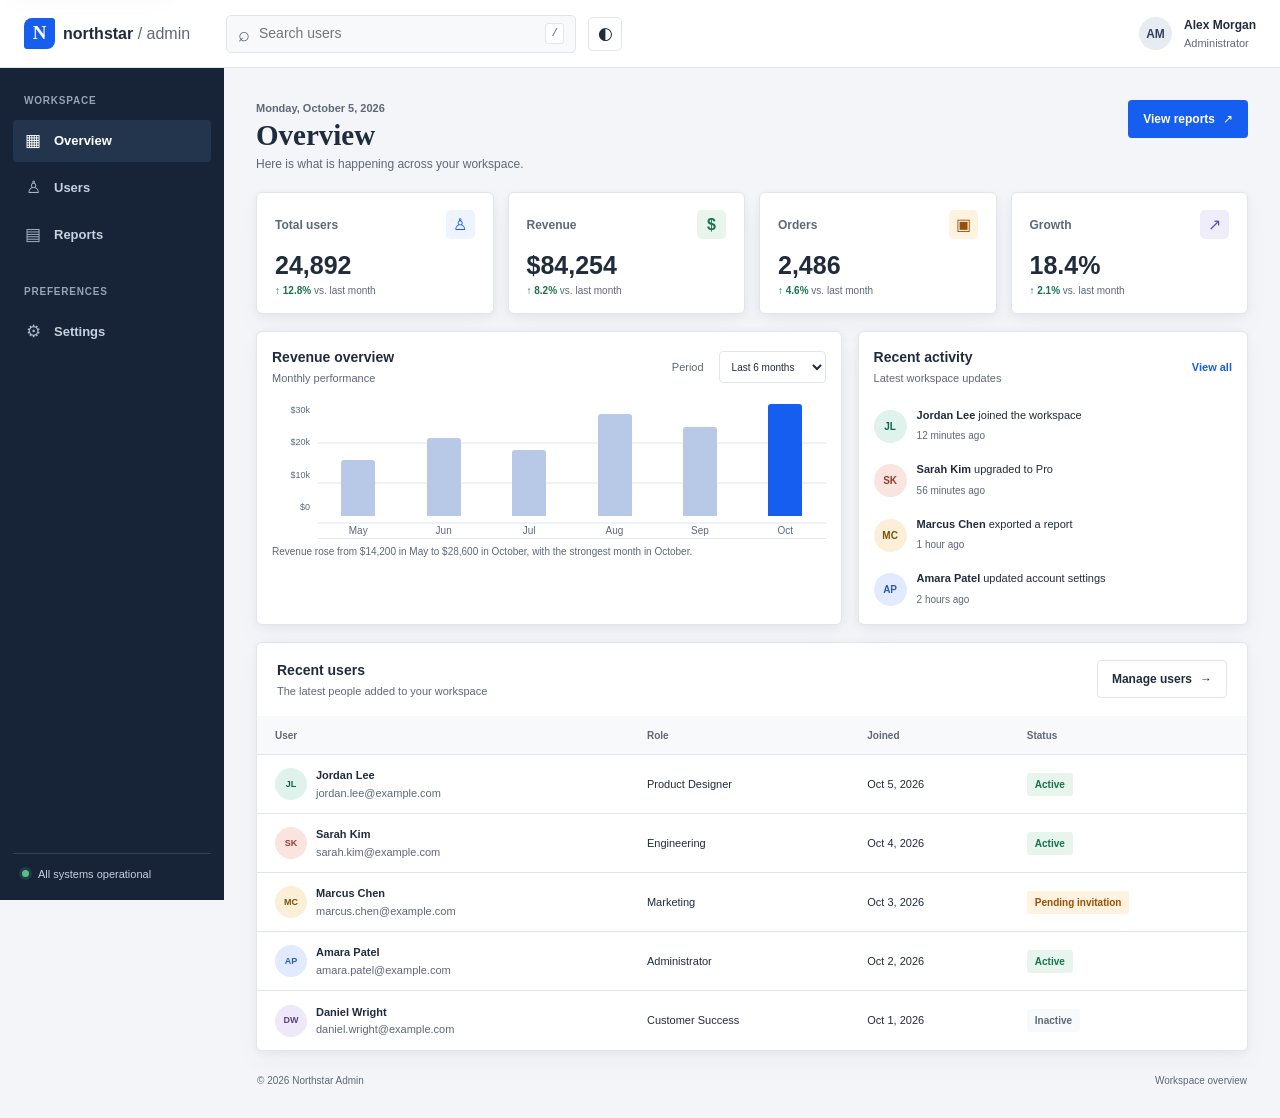
==== client/index.html @ b30b0769 "task 4" ====
<!doctype html>
<html lang="en">
<head>
  <meta charset="utf-8">
  <meta name="viewport" content="width=device-width, initial-scale=1">
  <meta name="theme-color" content="#f4f6fa">
  <title>Overview | Northstar Admin</title>
  <link rel="stylesheet" href="css/tokens.css">
  <link rel="stylesheet" href="css/style.css">
  <link rel="stylesheet" href="css/responsive.css">
  <script src="js/app.js" defer></script>
</head>
<body data-page="dashboard">
  <a class="skip-link" href="#main-content">Skip to main content</a>
  <header class="topbar">
    <button class="icon-button menu-toggle" type="button" aria-label="Open navigation menu" aria-controls="sidebar" aria-expanded="false" data-menu-toggle>
      <span aria-hidden="true">☰</span>
    </button>
    <a class="brand" href="index.html" aria-label="Northstar Admin home"><span class="brand-mark" aria-hidden="true">N</span><span>northstar<span class="brand-light"> / admin</span></span></a>
    <form class="global-search" role="search" action="users.html" method="get">
      <label class="visually-hidden" for="global-search">Search users</label>
      <span aria-hidden="true">⌕</span>
      <input id="global-search" name="q" type="search" placeholder="Search users">
      <kbd aria-hidden="true">/</kbd>
    </form>
    <button class="icon-button theme-toggle" type="button" data-theme-toggle aria-label="Use dark theme" title="Use dark theme"><span aria-hidden="true" data-theme-icon>&#x25D0;</span></button>
    <div class="profile-menu">
      <span class="profile-avatar" aria-hidden="true">AM</span>
      <span class="profile-copy"><strong>Alex Morgan</strong><span>Administrator</span></span>
    </div>
  </header>

  <aside class="sidebar" id="sidebar" aria-label="Sidebar" data-sidebar>
    <nav class="primary-nav" aria-label="Primary navigation">
      <p class="nav-heading">Workspace</p>
      <a class="nav-link is-current" href="index.html" aria-current="page"><span aria-hidden="true">▦</span>Overview</a>
      <a class="nav-link" href="users.html"><span aria-hidden="true">♙</span>Users</a>
      <a class="nav-link" href="reports.html"><span aria-hidden="true">▤</span>Reports</a>
      <p class="nav-heading nav-heading-spaced">Preferences</p>
      <a class="nav-link" href="settings.html"><span aria-hidden="true">⚙</span>Settings</a>
    </nav>
    <div class="sidebar-bottom"><span class="status-dot" aria-hidden="true"></span><span>All systems operational</span></div>
  </aside>

  <main class="main-content" id="main-content" tabindex="-1">
    <header class="page-heading">
      <div><p class="eyebrow">Monday, October 5, 2026</p><h1>Overview</h1><p class="muted">Here is what is happening across your workspace.</p></div>
      <a class="button button-primary" href="reports.html">View reports <span aria-hidden="true">↗</span></a>
    </header>

    <section class="metric-grid" aria-label="Business summary">
      <article class="metric-card"><h2 class="metric-label"><span>Total users</span><span class="metric-icon metric-blue" aria-hidden="true">♙</span></h2><p class="metric-value">24,892</p><p class="metric-note"><span class="positive">↑ 12.8%</span> <span>vs. last month</span></p></article>
      <article class="metric-card"><h2 class="metric-label"><span>Revenue</span><span class="metric-icon metric-green" aria-hidden="true">$</span></h2><p class="metric-value">$84,254</p><p class="metric-note"><span class="positive">↑ 8.2%</span> <span>vs. last month</span></p></article>
      <article class="metric-card"><h2 class="metric-label"><span>Orders</span><span class="metric-icon metric-orange" aria-hidden="true">▣</span></h2><p class="metric-value">2,486</p><p class="metric-note"><span class="positive">↑ 4.6%</span> <span>vs. last month</span></p></article>
      <article class="metric-card"><h2 class="metric-label"><span>Growth</span><span class="metric-icon metric-violet" aria-hidden="true">↗</span></h2><p class="metric-value">18.4%</p><p class="metric-note"><span class="positive">↑ 2.1%</span> <span>vs. last month</span></p></article>
    </section>

    <section class="content-grid" aria-label="Workspace activity">
      <article class="panel revenue-panel">
        <header class="panel-heading"><div><h2>Revenue overview</h2><p class="muted">Monthly performance</p></div><label class="select-label" for="revenue-period">Period</label><select id="revenue-period" class="compact-select"><option>Last 6 months</option><option>Last 12 months</option></select></header>
        <figure class="chart-figure" aria-labelledby="revenue-caption">
          <div class="chart-y-axis" aria-hidden="true"><span>$30k</span><span>$20k</span><span>$10k</span><span>$0</span></div>
          <div class="bar-chart" aria-hidden="true"><div class="bar-column"><span class="bar" style="--bar-height: 42%"></span><span>May</span></div><div class="bar-column"><span class="bar" style="--bar-height: 58%"></span><span>Jun</span></div><div class="bar-column"><span class="bar" style="--bar-height: 49%"></span><span>Jul</span></div><div class="bar-column"><span class="bar" style="--bar-height: 76%"></span><span>Aug</span></div><div class="bar-column"><span class="bar" style="--bar-height: 66%"></span><span>Sep</span></div><div class="bar-column"><span class="bar bar-current" style="--bar-height: 90%"></span><span>Oct</span></div></div>
          <figcaption id="revenue-caption">Revenue rose from $14,200 in May to $28,600 in October, with the strongest month in October.</figcaption>
        </figure>
      </article>
      <article class="panel activity-panel"><header class="panel-heading"><div><h2>Recent activity</h2><p class="muted">Latest workspace updates</p></div><a class="text-link" href="reports.html">View all</a></header>
        <ol class="activity-list">
          <li><span class="activity-avatar avatar-teal" aria-hidden="true">JL</span><div><p><strong>Jordan Lee</strong> joined the workspace</p><time datetime="2026-10-05T10:42">12 minutes ago</time></div></li>
          <li><span class="activity-avatar avatar-coral" aria-hidden="true">SK</span><div><p><strong>Sarah Kim</strong> upgraded to Pro</p><time datetime="2026-10-05T09:58">56 minutes ago</time></div></li>
          <li><span class="activity-avatar avatar-gold" aria-hidden="true">MC</span><div><p><strong>Marcus Chen</strong> exported a report</p><time datetime="2026-10-05T09:21">1 hour ago</time></div></li>
          <li><span class="activity-avatar avatar-blue" aria-hidden="true">AP</span><div><p><strong>Amara Patel</strong> updated account settings</p><time datetime="2026-10-05T08:47">2 hours ago</time></div></li>
        </ol>
      </article>
    </section>

    <section class="panel table-panel" aria-labelledby="recent-users-heading">
      <header class="panel-heading"><div><h2 id="recent-users-heading">Recent users</h2><p class="muted">The latest people added to your workspace</p></div><a class="button button-secondary" href="users.html">Manage users <span aria-hidden="true">→</span></a></header>
      <div class="table-scroll" role="region" aria-label="Recent users table" tabindex="0"><table class="data-table"><caption class="visually-hidden">Five recently added workspace users and their account status</caption>
        <thead><tr><th scope="col">User</th><th scope="col">Role</th><th scope="col">Joined</th><th scope="col">Status</th></tr></thead>
        <tbody>
          <tr><td><span class="table-person"><span class="small-avatar avatar-teal" aria-hidden="true">JL</span><span><strong>Jordan Lee</strong><small>jordan.lee@example.com</small></span></span></td><td>Product Designer</td><td>Oct 5, 2026</td><td><span class="status-pill status-active">Active</span></td></tr>
          <tr><td><span class="table-person"><span class="small-avatar avatar-coral" aria-hidden="true">SK</span><span><strong>Sarah Kim</strong><small>sarah.kim@example.com</small></span></span></td><td>Engineering</td><td>Oct 4, 2026</td><td><span class="status-pill status-active">Active</span></td></tr>
          <tr><td><span class="table-person"><span class="small-avatar avatar-gold" aria-hidden="true">MC</span><span><strong>Marcus Chen</strong><small>marcus.chen@example.com</small></span></span></td><td>Marketing</td><td>Oct 3, 2026</td><td><span class="status-pill status-pending">Pending invitation</span></td></tr>
          <tr><td><span class="table-person"><span class="small-avatar avatar-blue" aria-hidden="true">AP</span><span><strong>Amara Patel</strong><small>amara.patel@example.com</small></span></span></td><td>Administrator</td><td>Oct 2, 2026</td><td><span class="status-pill status-active">Active</span></td></tr>
          <tr><td><span class="table-person"><span class="small-avatar avatar-violet" aria-hidden="true">DW</span><span><strong>Daniel Wright</strong><small>daniel.wright@example.com</small></span></span></td><td>Customer Success</td><td>Oct 1, 2026</td><td><span class="status-pill status-inactive">Inactive</span></td></tr>
        </tbody>
      </table></div>
    </section>
    <footer class="site-footer"><span>© 2026 Northstar Admin</span><span>Workspace overview</span></footer>
  </main>
</body>
</html>
---- client/css/tokens.css ----
:root {
  color-scheme: light;
  --color-brand: #155eef;
  --color-brand-hover: #0e4ecb;
  --color-brand-soft: #edf3ff;
  --color-on-brand: #ffffff;
  --color-secondary: #172437;
  --color-page: #f3f5f8;
  --color-surface: #ffffff;
  --color-surface-soft: #f8f9fb;
  --color-sidebar: #172437;
  --color-sidebar-raised: #22354d;
  --color-text: #202b3c;
  --color-muted: #5d6878;
  --color-border: #e1e6ed;
  --color-success: #16724b;
  --color-success-soft: #e8f5ed;
  --color-warning: #96500b;
  --color-warning-soft: #fff2df;
  --color-error: #a12f35;
  --color-error-soft: #fff0ef;
  --color-focus: #f5a623;
  --color-violet: #6651a5;
  --color-violet-soft: #f0edfa;
  --color-chart-muted: #b7c9e6;
  --color-profile-avatar-bg: #e7ebf2;
  --color-profile-avatar-text: #334258;
  --color-input-border: #c8d0dc;
  --color-avatar-teal-bg: #dff2ec;
  --color-avatar-teal-text: #12634d;
  --color-avatar-coral-bg: #fae4df;
  --color-avatar-coral-text: #923d31;
  --color-avatar-gold-bg: #fbefd8;
  --color-avatar-gold-text: #79500b;
  --color-avatar-blue-bg: #e1eaff;
  --color-avatar-blue-text: #305da8;
  --color-avatar-violet-bg: #eee8f8;
  --color-avatar-violet-text: #5a4284;
  --font-family-base: "Avenir Next", "Segoe UI", sans-serif;
  --font-family-display: Georgia, "Times New Roman", serif;
  --font-size-xs: 10px;
  --font-size-sm: 12px;
  --font-size-base: 14px;
  --font-size-lg: 16px;
  --font-size-xl: 22px;
  --font-size-display: 29px;
  --font-weight-regular: 450;
  --font-weight-medium: 550;
  --font-weight-semibold: 650;
  --font-weight-bold: 700;
  --line-height-tight: 1.2;
  --line-height-base: 1.5;
  --space-1: 4px;
  --space-2: 8px;
  --space-3: 12px;
  --space-4: 16px;
  --space-6: 24px;
  --space-8: 32px;
  --space-12: 48px;
  --radius-sm: 3px;
  --radius-md: 4px;
  --radius-lg: 6px;
  --shadow-card: 0 2px 8px rgb(27 39 55 / 5%), 0 12px 28px rgb(27 39 55 / 3%);
  --shadow-dialog: 0 24px 75px rgb(13 24 40 / 30%);
  --duration-fast: 120ms;
  --duration-normal: 160ms;
  --sidebar-width: 224px;
  --header-height: 68px;
  --header-height-mobile: 60px;
  --container-max: 1440px;

  --page: var(--color-page);
  --surface: var(--color-surface);
  --surface-soft: var(--color-surface-soft);
  --text: var(--color-text);
  --muted: var(--color-muted);
  --line: var(--color-border);
  --navy: var(--color-sidebar);
  --navy-raised: var(--color-sidebar-raised);
  --blue: var(--color-brand);
  --blue-hover: var(--color-brand-hover);
  --blue-soft: var(--color-brand-soft);
  --green: var(--color-success);
  --green-soft: var(--color-success-soft);
  --orange: var(--color-warning);
  --orange-soft: var(--color-warning-soft);
  --red: var(--color-error);
  --red-soft: var(--color-error-soft);
  --shadow: var(--shadow-card);
  --focus: var(--color-focus);

  font-family: var(--font-family-base);
  font-synthesis: none;
  text-rendering: optimizeLegibility;
}

:root[data-theme="dark"] {
  color-scheme: dark;
  --color-page: #121923;
  --color-surface: #1b2634;
  --color-surface-soft: #222f3f;
  --color-text: #edf2f8;
  --color-muted: #b4bfcd;
  --color-border: #394758;
  --color-brand: #77a6ff;
  --color-brand-hover: #9bbcff;
  --color-brand-soft: #263954;
  --color-on-brand: #152238;
  --color-success: #8dd0aa;
  --color-success-soft: #244536;
  --color-warning: #f0bf76;
  --color-warning-soft: #4a3925;
  --color-error: #ffaaaa;
  --color-error-soft: #4d2a30;
  --shadow-card: 0 2px 10px rgb(0 0 0 / 20%);
}

@media (prefers-color-scheme: dark) {
  :root:not([data-theme="light"]) {
    color-scheme: dark;
    --color-page: #121923;
    --color-surface: #1b2634;
    --color-surface-soft: #222f3f;
    --color-text: #edf2f8;
    --color-muted: #b4bfcd;
    --color-border: #394758;
    --color-brand: #77a6ff;
    --color-brand-hover: #9bbcff;
    --color-brand-soft: #263954;
    --color-on-brand: #152238;
    --color-success: #8dd0aa;
    --color-success-soft: #244536;
    --color-warning: #f0bf76;
    --color-warning-soft: #4a3925;
    --color-error: #ffaaaa;
    --color-error-soft: #4d2a30;
    --shadow-card: 0 2px 10px rgb(0 0 0 / 20%);
  }
}
---- client/css/style.css ----
*,
*::before,
*::after {
  box-sizing: border-box;
}

html {
  overflow-x: clip;
  background: var(--page);
}

body {
  min-height: 100vh;
  margin: 0;
  background: var(--page);
  color: var(--text);
  font-size: 14px;
  line-height: 1.5;
}

a {
  color: inherit;
  text-decoration: none;
}

button,
input,
select {
  font: inherit;
}

button,
a,
input,
select {
  -webkit-tap-highlight-color: transparent;
}

:focus-visible {
  outline: 3px solid var(--color-focus);
  outline-offset: 3px;
}

.skip-link {
  position: fixed;
  z-index: 20;
  top: 12px;
  left: 12px;
  padding: 10px 14px;
  transform: translateY(-160%);
  border-radius: 4px;
  background: var(--surface);
  color: var(--text);
  box-shadow: var(--shadow);
}

.skip-link:focus {
  transform: translateY(0);
}

.visually-hidden {
  position: absolute !important;
  width: 1px;
  height: 1px;
  padding: 0;
  overflow: hidden;
  clip: rect(0, 0, 0, 0);
  white-space: nowrap;
  border: 0;
}

.topbar {
  position: fixed;
  z-index: 10;
  inset: 0 0 auto;
  display: flex;
  align-items: center;
  height: 68px;
  padding: 0 30px;
  border-bottom: 1px solid var(--line);
  background: var(--surface);
}

.brand {
  display: inline-flex;
  align-items: center;
  gap: 10px;
  min-width: 224px;
  color: var(--text);
  font-size: 16px;
  font-weight: 750;
  letter-spacing: 0;
}

.brand-mark {
  display: grid;
  width: 31px;
  height: 31px;
  place-items: center;
  border-radius: 8px 3px 8px 3px;
  background: var(--color-brand);
  color: #fff;
  font-family: Georgia, serif;
  font-size: 19px;
}

.brand-light {
  color: var(--muted);
  font-weight: 450;
}

.global-search {
  display: flex;
  align-items: center;
  gap: 9px;
  width: min(350px, 38vw);
  height: 38px;
  padding: 0 11px;
  border: 1px solid var(--line);
  border-radius: 5px;
  background: var(--surface-soft);
  color: var(--muted);
}

.global-search > span {
  font-size: 20px;
  line-height: 1;
}

.global-search input,
.search-field input {
  width: 100%;
  min-width: 0;
  padding: 0;
  border: 0;
  outline: 0;
  background: transparent;
  color: var(--text);
}

.global-search input:focus-visible,
.search-field input:focus-visible {
  outline: 0;
}

.global-search kbd {
  padding: 1px 5px;
  border: 1px solid var(--line);
  border-radius: 3px;
  background: var(--surface);
  font-size: 11px;
}

.profile-menu {
  display: flex;
  align-items: center;
  gap: 10px;
  margin-left: auto;
}

.profile-avatar,
.activity-avatar,
.small-avatar {
  display: inline-grid;
  flex: 0 0 auto;
  place-items: center;
  border-radius: 50%;
  font-weight: 700;
}

.profile-avatar {
  width: 36px;
  height: 36px;
  background: var(--color-profile-avatar-bg);
  color: var(--color-profile-avatar-text);
  font-size: 12px;
}

.profile-copy,
.table-person > span:last-child {
  display: grid;
  gap: 1px;
}

.profile-copy strong {
  font-size: 12px;
}

.profile-copy > span,
.table-person small {
  color: var(--muted);
  font-size: 11px;
}

.icon-button {
  display: inline-grid;
  width: 38px;
  height: 38px;
  place-items: center;
  border: 1px solid transparent;
  border-radius: 5px;
  background: transparent;
  color: var(--text);
  cursor: pointer;
  font-size: 20px;
}

.menu-toggle {
  display: none;
}

.sidebar {
  position: fixed;
  z-index: 8;
  inset: 68px auto 0 0;
  display: flex;
  width: 224px;
  flex-direction: column;
  justify-content: space-between;
  padding: 25px 13px 18px;
  background: var(--navy);
  color: #d1d8e3;
}

.primary-nav {
  display: grid;
  align-content: start;
  gap: 5px;
}

.nav-heading {
  margin: 0 0 7px 11px;
  color: #95a3b7;
  font-size: 10px;
  font-weight: 700;
  letter-spacing: 0.08em;
  text-transform: uppercase;
}

.nav-heading-spaced {
  margin-top: 23px;
}

.nav-link {
  display: flex;
  min-height: 42px;
  align-items: center;
  gap: 12px;
  padding: 0 11px;
  border-radius: 4px;
  color: #c7d0dd;
  font-size: 13px;
  font-weight: 550;
}

.nav-link > span {
  width: 18px;
  color: #aab7c8;
  font-size: 17px;
  text-align: center;
}

.nav-link:hover,
.nav-link.is-current {
  background: var(--navy-raised);
  color: #fff;
}

.nav-link.is-current > span {
  color: #fff;
}

.sidebar-bottom {
  display: flex;
  align-items: center;
  gap: 9px;
  padding: 12px 9px 0;
  border-top: 1px solid #344257;
  color: #c7d0dd;
  font-size: 11px;
}

.status-dot {
  width: 7px;
  height: 7px;
  border-radius: 50%;
  background: #55c18d;
  box-shadow: 0 0 0 3px rgb(85 193 141 / 15%);
}

.main-content {
  width: min(1500px, calc(100% - 224px));
  min-height: 100vh;
  margin: 68px 0 0 224px;
  padding: 32px clamp(22px, 3vw, 46px) 20px;
}

.page-heading {
  display: flex;
  align-items: center;
  justify-content: space-between;
  gap: 20px;
  margin: 0 0 25px;
}

.page-heading h1 {
  margin: 1px 0 3px;
  color: var(--text);
  font-family: Georgia, "Times New Roman", serif;
  font-size: 29px;
  font-weight: 600;
  line-height: 1.2;
}

.eyebrow {
  margin: 0;
  color: var(--muted);
  font-size: 11px;
  font-weight: 650;
}

.muted {
  margin: 0;
  color: var(--muted);
  font-size: 12px;
}

.button {
  display: inline-flex;
  min-height: 38px;
  align-items: center;
  justify-content: center;
  gap: 8px;
  padding: 0 14px;
  border: 1px solid transparent;
  border-radius: 4px;
  cursor: pointer;
  font-size: 12px;
  font-weight: 650;
  white-space: nowrap;
}

.button-primary {
  background: var(--blue);
  color: var(--color-on-brand);
}

.button-primary:hover {
  background: var(--blue-hover);
}

.button-secondary {
  border-color: var(--line);
  background: var(--surface);
  color: var(--text);
}

.button-secondary:hover,
.button-pagination:hover:not(:disabled) {
  background: var(--surface-soft);
}

.metric-grid {
  display: grid;
  grid-template-columns: repeat(4, minmax(0, 1fr));
  gap: 14px;
  margin-bottom: 17px;
}

.metric-card,
.panel {
  min-width: 0;
  border: 1px solid var(--line);
  border-radius: 6px;
  background: var(--surface);
  box-shadow: var(--shadow);
}

.metric-card {
  padding: 17px 18px 15px;
}

.metric-label {
  display: flex;
  min-height: 27px;
  align-items: center;
  justify-content: space-between;
  margin: 0;
  color: var(--muted);
  font-size: 12px;
  font-weight: 600;
}

.metric-label h2 {
  margin: 0;
  font: inherit;
}

.metric-icon {
  display: grid;
  width: 29px;
  height: 29px;
  place-items: center;
  border-radius: 5px;
  font-size: 16px;
}

.metric-blue { background: var(--blue-soft); color: var(--blue); }
.metric-green { background: var(--green-soft); color: var(--green); }
.metric-orange { background: var(--orange-soft); color: var(--orange); }
.metric-violet { background: var(--color-violet-soft); color: var(--color-violet); }

.metric-value {
  margin: 11px 0 3px;
  font-size: 25px;
  font-weight: 700;
  letter-spacing: 0;
  line-height: 1.2;
}

.metric-note {
  margin: 0;
  color: var(--muted);
  font-size: 10px;
}

.positive { color: var(--green); font-weight: 700; }
.negative { color: var(--red); font-weight: 700; }

.content-grid {
  display: grid;
  grid-template-columns: minmax(0, 1.55fr) minmax(290px, 0.95fr);
  gap: 16px;
  margin-bottom: 17px;
}

.panel {
  overflow: hidden;
}

.revenue-panel,
.activity-panel,
.settings-panel {
  padding: 18px 20px;
}

.panel-heading {
  display: flex;
  min-height: 37px;
  align-items: center;
  justify-content: space-between;
  gap: 15px;
}

.panel-heading h2 {
  margin: 0 0 2px;
  font-size: 14px;
  font-weight: 700;
}

.panel-heading .muted {
  font-size: 11px;
}

.select-label {
  margin-left: auto;
  color: var(--muted);
  font-size: 11px;
}

.compact-select {
  max-width: 125px;
  min-height: 32px;
  padding: 0 8px;
  border: 1px solid var(--line);
  border-radius: 4px;
  background: var(--surface);
  color: var(--text);
  font-size: 10px;
}

.chart-figure {
  display: grid;
  grid-template-columns: 38px minmax(0, 1fr);
  grid-template-rows: 157px auto;
  gap: 5px 8px;
  margin: 17px 0 0;
}

.chart-y-axis {
  display: flex;
  flex-direction: column;
  justify-content: space-between;
  padding: 0 0 24px;
  color: var(--muted);
  font-size: 9px;
  text-align: right;
}

.bar-chart {
  display: grid;
  grid-template-columns: repeat(6, minmax(24px, 1fr));
  align-items: end;
  gap: 11px;
  border-bottom: 1px solid var(--line);
  background: repeating-linear-gradient(to bottom, transparent 0, transparent 38px, var(--line) 39px, transparent 40px);
}

.bar-column {
  display: flex;
  height: 100%;
  flex-direction: column;
  align-items: center;
  justify-content: end;
  gap: 7px;
  color: var(--muted);
  font-size: 10px;
}

.bar {
  width: min(34px, 75%);
  height: var(--bar-height);
  border-radius: 3px 3px 0 0;
  background: var(--color-chart-muted);
}

.bar-current {
  background: var(--blue);
}

.chart-figure figcaption {
  grid-column: 1 / -1;
  color: var(--muted);
  font-size: 10px;
}

.text-link {
  color: var(--blue);
  font-size: 11px;
  font-weight: 650;
}

.activity-list {
  display: grid;
  gap: 16px;
  margin: 20px 0 0;
  padding: 0;
  list-style: none;
}

.activity-list li {
  display: flex;
  align-items: center;
  gap: 10px;
}

.activity-avatar {
  width: 33px;
  height: 33px;
  font-size: 10px;
}

.activity-list p {
  margin: 0 0 1px;
  font-size: 11px;
}

.activity-list time {
  color: var(--muted);
  font-size: 10px;
}

.avatar-teal { background: var(--color-avatar-teal-bg); color: var(--color-avatar-teal-text); }
.avatar-coral { background: var(--color-avatar-coral-bg); color: var(--color-avatar-coral-text); }
.avatar-gold { background: var(--color-avatar-gold-bg); color: var(--color-avatar-gold-text); }
.avatar-blue { background: var(--color-avatar-blue-bg); color: var(--color-avatar-blue-text); }
.avatar-violet { background: var(--color-avatar-violet-bg); color: var(--color-avatar-violet-text); }

.table-panel {
  margin-bottom: 17px;
}

.table-panel > .panel-heading,
.users-toolbar {
  padding: 17px 20px;
}

.table-scroll {
  width: 100%;
  overflow-x: auto;
  overscroll-behavior-x: contain;
}

.data-table {
  width: 100%;
  border-collapse: collapse;
  text-align: left;
  white-space: nowrap;
}

.data-table thead {
  background: var(--surface-soft);
}

.data-table th {
  height: 38px;
  padding: 0 18px;
  color: var(--muted);
  font-size: 10px;
  font-weight: 650;
}

.data-table td {
  height: 59px;
  padding: 7px 18px;
  border-top: 1px solid var(--line);
  color: var(--text);
  font-size: 11px;
}

.table-person {
  display: flex;
  align-items: center;
  gap: 9px;
}

.table-person strong {
  font-size: 11px;
}

.small-avatar {
  width: 32px;
  height: 32px;
  font-size: 9px;
}

.status-pill {
  display: inline-flex;
  min-height: 23px;
  align-items: center;
  padding: 0 8px;
  border-radius: 3px;
  font-size: 10px;
  font-weight: 650;
}

.status-active { background: var(--green-soft); color: var(--green); }
.status-pending { background: var(--orange-soft); color: var(--orange); }
.status-inactive { background: var(--surface-soft); color: var(--muted); }

.site-footer {
  display: flex;
  justify-content: space-between;
  gap: 20px;
  padding: 5px 1px 14px;
  color: var(--muted);
  font-size: 10px;
}

.users-panel {
  margin-top: 19px;
}

.count-badge {
  display: inline-grid;
  min-width: 21px;
  height: 21px;
  place-items: center;
  margin-left: 4px;
  border-radius: 50%;
  background: var(--blue-soft);
  color: var(--blue);
  font-size: 10px;
  vertical-align: 1px;
}

.table-tools {
  display: flex;
  align-items: center;
  gap: 9px;
}

.search-field {
  display: flex;
  width: min(260px, 35vw);
  min-height: 36px;
  align-items: center;
  gap: 8px;
  padding: 0 10px;
  border: 1px solid var(--line);
  border-radius: 4px;
  color: var(--muted);
}

.search-field > span:first-child {
  font-size: 17px;
}

.users-table td:last-child,
.users-table th:last-child {
  padding-right: 16px;
  text-align: right;
}

.action-cell {
  min-width: 120px;
}

.text-button {
  padding: 5px 6px;
  border: 0;
  background: transparent;
  color: var(--blue);
  cursor: pointer;
  font-size: 11px;
  font-weight: 650;
}

.text-danger {
  color: var(--red);
}

.table-footer {
  display: flex;
  align-items: center;
  justify-content: space-between;
  gap: 12px;
  padding: 12px 18px;
  border-top: 1px solid var(--line);
  color: var(--muted);
  font-size: 10px;
}

.table-footer p {
  margin: 0;
}

.pagination {
  display: flex;
  align-items: center;
  gap: 8px;
}

.pagination [data-page-number] {
  display: grid;
  width: 28px;
  height: 28px;
  place-items: center;
  border-radius: 4px;
  background: var(--blue-soft);
  color: var(--blue);
  font-weight: 700;
}

.button-pagination {
  min-height: 30px;
  padding: 0 9px;
  border-color: var(--line);
  background: var(--surface);
  color: var(--text);
  font-size: 10px;
}

.button-pagination:disabled {
  color: var(--muted);
  cursor: not-allowed;
  opacity: 0.55;
}

.form-feedback {
  min-height: 0;
  margin: 0;
  color: var(--green);
  font-size: 12px;
}

.form-feedback:not(:empty) {
  margin: 0 0 11px;
}

.filter-form {
  display: flex;
  align-items: end;
  gap: 12px;
  padding: 13px 20px;
  border-top: 1px solid var(--line);
  border-bottom: 1px solid var(--line);
  background: var(--surface-soft);
}

.filter-form .field-group {
  min-width: 155px;
}

.field-group {
  display: grid;
  gap: 6px;
}

.field-group > label {
  color: var(--text);
  font-size: 11px;
  font-weight: 650;
}

.field-group input,
.field-group select {
  width: 100%;
  min-height: 39px;
  padding: 0 10px;
  border: 1px solid var(--color-input-border);
  border-radius: 4px;
  background: var(--surface);
  color: var(--text);
  font-size: 12px;
}

.field-group input[aria-invalid="true"],
.field-group select[aria-invalid="true"] {
  border-color: var(--red);
}

.field-help,
.field-error {
  color: var(--muted);
  font-size: 10px;
}

.field-error:empty {
  display: none;
}

.field-error:not(:empty) {
  color: var(--red);
}

.settings-form {
  display: grid;
  gap: 15px;
  max-width: 930px;
}

.settings-panel {
  padding: 0;
}

.settings-panel > .panel-heading {
  padding: 18px 21px;
  border-bottom: 1px solid var(--line);
}

.settings-fields {
  display: grid;
  grid-template-columns: repeat(2, minmax(0, 1fr));
  gap: 18px 20px;
  padding: 20px 21px 22px;
}

.preference-list,
.theme-options {
  margin: 0;
  padding: 3px 21px;
  border: 0;
}

.preference-row {
  display: flex;
  min-height: 61px;
  align-items: center;
  justify-content: space-between;
  gap: 18px;
  border-bottom: 1px solid var(--line);
  cursor: pointer;
}

.preference-row:last-child {
  border-bottom: 0;
}

.preference-row > span {
  display: grid;
  gap: 2px;
}

.preference-row strong {
  font-size: 11px;
}

.preference-row small {
  color: var(--muted);
  font-size: 10px;
}

.preference-row input,
.theme-choice input {
  width: 17px;
  height: 17px;
  accent-color: var(--blue);
}

.theme-options {
  display: flex;
  gap: 13px;
  padding-top: 17px;
  padding-bottom: 20px;
}

.theme-choice {
  display: flex;
  min-width: 116px;
  align-items: center;
  gap: 8px;
  padding: 9px 11px;
  border: 1px solid var(--line);
  border-radius: 4px;
  cursor: pointer;
  font-size: 11px;
}

.theme-swatch {
  width: 21px;
  height: 21px;
  border: 1px solid #aeb8c5;
  border-radius: 3px;
}

.theme-swatch-light { background: linear-gradient(90deg, #fff 50%, #e8edf4 50%); }
.theme-swatch-dark { background: linear-gradient(90deg, #1b2634 50%, #34465c 50%); }

.settings-actions {
  display: flex;
  justify-content: flex-end;
}

.user-dialog {
  width: min(100% - 32px, 490px);
  max-height: min(90vh, 720px);
  padding: 0;
  overflow: auto;
  border: 1px solid var(--line);
  border-radius: 7px;
  background: var(--surface);
  color: var(--text);
  box-shadow: var(--shadow-dialog);
}

.user-dialog::backdrop {
  background: rgb(12 21 34 / 56%);
}

.dialog-form {
  padding: 24px;
}

.dialog-heading {
  display: flex;
  align-items: flex-start;
  justify-content: space-between;
  gap: 14px;
  margin-bottom: 21px;
}

.dialog-heading h2 {
  margin: 3px 0 5px;
  font-family: Georgia, "Times New Roman", serif;
  font-size: 22px;
  font-weight: 600;
}

.dialog-close {
  flex: 0 0 auto;
  border-color: var(--line);
  font-size: 24px;
}

.dialog-form > .field-group {
  margin-bottom: 15px;
}

.dialog-actions {
  display: flex;
  justify-content: flex-end;
  gap: 9px;
  margin-top: 23px;
  padding-top: 17px;
  border-top: 1px solid var(--line);
}
---- client/css/responsive.css ----
/* Mobile-first page layout: the content column and menu remain usable at 320px. */
html {
  overflow-x: clip;
}

.topbar {
  height: var(--header-height-mobile);
  gap: var(--space-2);
  padding-inline: var(--space-3);
}

.menu-toggle {
  display: inline-grid;
  width: 34px;
  flex: 0 0 34px;
}

.brand {
  min-width: 0;
  gap: var(--space-2);
  font-size: var(--font-size-sm);
}

.brand-mark {
  width: 29px;
  height: 29px;
  flex: 0 0 29px;
}

.global-search,
.profile-copy {
  display: none;
}

.profile-menu {
  gap: 0;
}

.profile-avatar {
  width: 33px;
  height: 33px;
}

.theme-toggle {
  width: 34px;
  height: 34px;
  flex: 0 0 34px;
  border-color: var(--color-border);
  font-size: 17px;
}

.sidebar {
  z-index: 12;
  inset: var(--header-height-mobile) auto 0 0;
  width: min(280px, 84vw);
  transform: translateX(-105%);
  transition: transform var(--duration-normal) ease-out;
  box-shadow: 8px 0 30px rgb(15 28 46 / 18%);
}

.sidebar.is-open {
  transform: translateX(0);
}

.main-content {
  width: 100%;
  max-width: none;
  contain: layout;
  min-height: calc(100vh - var(--header-height-mobile));
  margin: var(--header-height-mobile) 0 0;
  padding: var(--space-6) var(--space-4) var(--space-4);
}

.page-heading {
  align-items: flex-start;
  flex-wrap: wrap;
  row-gap: var(--space-2);
  margin-bottom: 19px;
}

.page-heading h1 {
  font-size: clamp(25px, 7vw, 29px);
}

.page-heading > .button {
  margin-top: 0;
}

.metric-grid {
  grid-template-columns: repeat(2, minmax(0, 1fr));
  gap: var(--space-2);
}

.metric-card {
  padding: var(--space-3);
}

.metric-icon {
  width: 25px;
  height: 25px;
}

.metric-value {
  font-size: 20px;
}

.metric-note {
  font-size: 9px;
}

.content-grid {
  grid-template-columns: minmax(0, 1fr);
  gap: var(--space-4);
}

.revenue-panel,
.activity-panel {
  padding: 15px;
}

.panel-heading {
  flex-wrap: wrap;
}

.panel-heading > .button {
  width: 100%;
}

.chart-figure {
  grid-template-rows: 135px auto;
}

.bar-chart {
  gap: 5px;
}

.activity-list {
  grid-template-columns: minmax(0, 1fr);
  gap: 13px;
}

.table-panel > .panel-heading,
.users-toolbar {
  align-items: flex-start;
  padding: 15px;
}

.users-toolbar {
  flex-direction: column;
}

.table-tools,
.search-field {
  width: 100%;
}

.table-scroll {
  max-width: 100%;
  overflow-x: auto;
  -webkit-overflow-scrolling: touch;
  overscroll-behavior-inline: contain;
}

.data-table {
  min-width: 575px;
}

.report-metrics + .table-panel .data-table {
  min-width: 590px;
}

.filter-form {
  align-items: stretch;
  flex-direction: column;
  padding: 13px 15px;
}

.filter-form .field-group {
  min-width: 0;
}

.settings-fields {
  grid-template-columns: minmax(0, 1fr);
  gap: 14px;
  padding: 17px;
}

.settings-panel > .panel-heading {
  padding: 15px 17px;
}

.preference-list,
.theme-options {
  padding-inline: 17px;
}

.theme-options {
  flex-direction: column;
}

.table-footer {
  align-items: flex-start;
  flex-direction: column;
}

.site-footer {
  flex-wrap: wrap;
}

.dialog-form {
  padding: 19px;
}

@media (min-width: 768px) {
  .topbar {
    height: var(--header-height);
    gap: var(--space-3);
    padding-inline: var(--space-6);
  }

  .menu-toggle {
    display: none;
  }

  .brand {
    min-width: 190px;
    font-size: var(--font-size-lg);
  }

  .brand-mark {
    width: 31px;
    height: 31px;
    flex-basis: 31px;
  }

  .global-search {
    display: flex;
    width: min(350px, 34vw);
  }

  .profile-copy {
    display: grid;
  }

  .profile-menu {
    gap: var(--space-3);
  }

  .sidebar {
    z-index: 8;
    inset: var(--header-height) auto 0 0;
    width: var(--sidebar-width);
    transform: none;
    transition: none;
    box-shadow: none;
  }

  .main-content {
    width: calc(100% - var(--sidebar-width));
    max-width: calc(var(--container-max) - var(--sidebar-width));
    min-height: calc(100vh - var(--header-height));
    margin: var(--header-height) 0 0 var(--sidebar-width);
    padding: var(--space-8) clamp(var(--space-4), 3vw, var(--space-8)) var(--space-4);
  }

  .page-heading h1 {
    font-size: var(--font-size-display);
  }

  .metric-grid {
    gap: 14px;
  }

  .metric-card {
    padding: 17px 18px 15px;
  }

  .metric-icon {
    width: 29px;
    height: 29px;
  }

  .metric-value {
    font-size: 25px;
  }

  .metric-note {
    font-size: var(--font-size-xs);
  }

  .activity-list {
    grid-template-columns: repeat(2, minmax(0, 1fr));
    gap: var(--space-4);
  }

  .table-panel > .panel-heading,
  .users-toolbar {
    padding: 17px 20px;
  }

  .panel-heading > .button {
    width: auto;
  }

  .users-toolbar {
    align-items: center;
    flex-direction: row;
  }

  .table-tools,
  .search-field {
    width: auto;
  }

  .search-field {
    width: min(260px, 35vw);
  }

  .filter-form {
    align-items: end;
    flex-direction: row;
    padding-inline: 20px;
  }

  .filter-form .field-group {
    min-width: 155px;
  }

  .settings-fields {
    grid-template-columns: repeat(2, minmax(0, 1fr));
    gap: 18px 20px;
    padding: 20px 21px 22px;
  }

  .settings-panel > .panel-heading {
    padding: 18px 21px;
  }

  .preference-list,
  .theme-options {
    padding-inline: 21px;
  }

  .theme-options {
    flex-direction: row;
  }

  .table-footer {
    align-items: center;
    flex-direction: row;
  }

  .site-footer {
    flex-wrap: nowrap;
  }

  .dialog-form {
    padding: var(--space-6);
  }
}

@media (min-width: 1024px) {
  .metric-grid {
    grid-template-columns: repeat(4, minmax(0, 1fr));
  }

  .content-grid {
    grid-template-columns: minmax(0, 1.35fr) minmax(270px, 0.9fr);
  }

  .activity-list {
    grid-template-columns: minmax(0, 1fr);
  }
}

@media (min-width: 1440px) {
  .main-content {
    margin-right: auto;
  }
}

@media (max-width: 370px) {
  .topbar {
    padding-inline: var(--space-2);
  }

  .brand {
    gap: var(--space-1);
    font-size: 11px;
  }

  .brand-light {
    display: none;
  }

  .topbar .profile-avatar {
    width: 30px;
    height: 30px;
  }

  .theme-toggle {
    width: 32px;
    height: 32px;
    flex-basis: 32px;
  }

  .main-content {
    padding-inline: var(--space-3);
  }

  .metric-grid {
    gap: 6px;
  }

  .metric-card {
    padding: var(--space-2);
  }

  .metric-label {
    font-size: 11px;
  }
}

@media (prefers-reduced-motion: reduce) {
  *,
  *::before,
  *::after {
    scroll-behavior: auto !important;
    transition-duration: 0.01ms !important;
    animation-duration: 0.01ms !important;
    animation-iteration-count: 1 !important;
  }
}
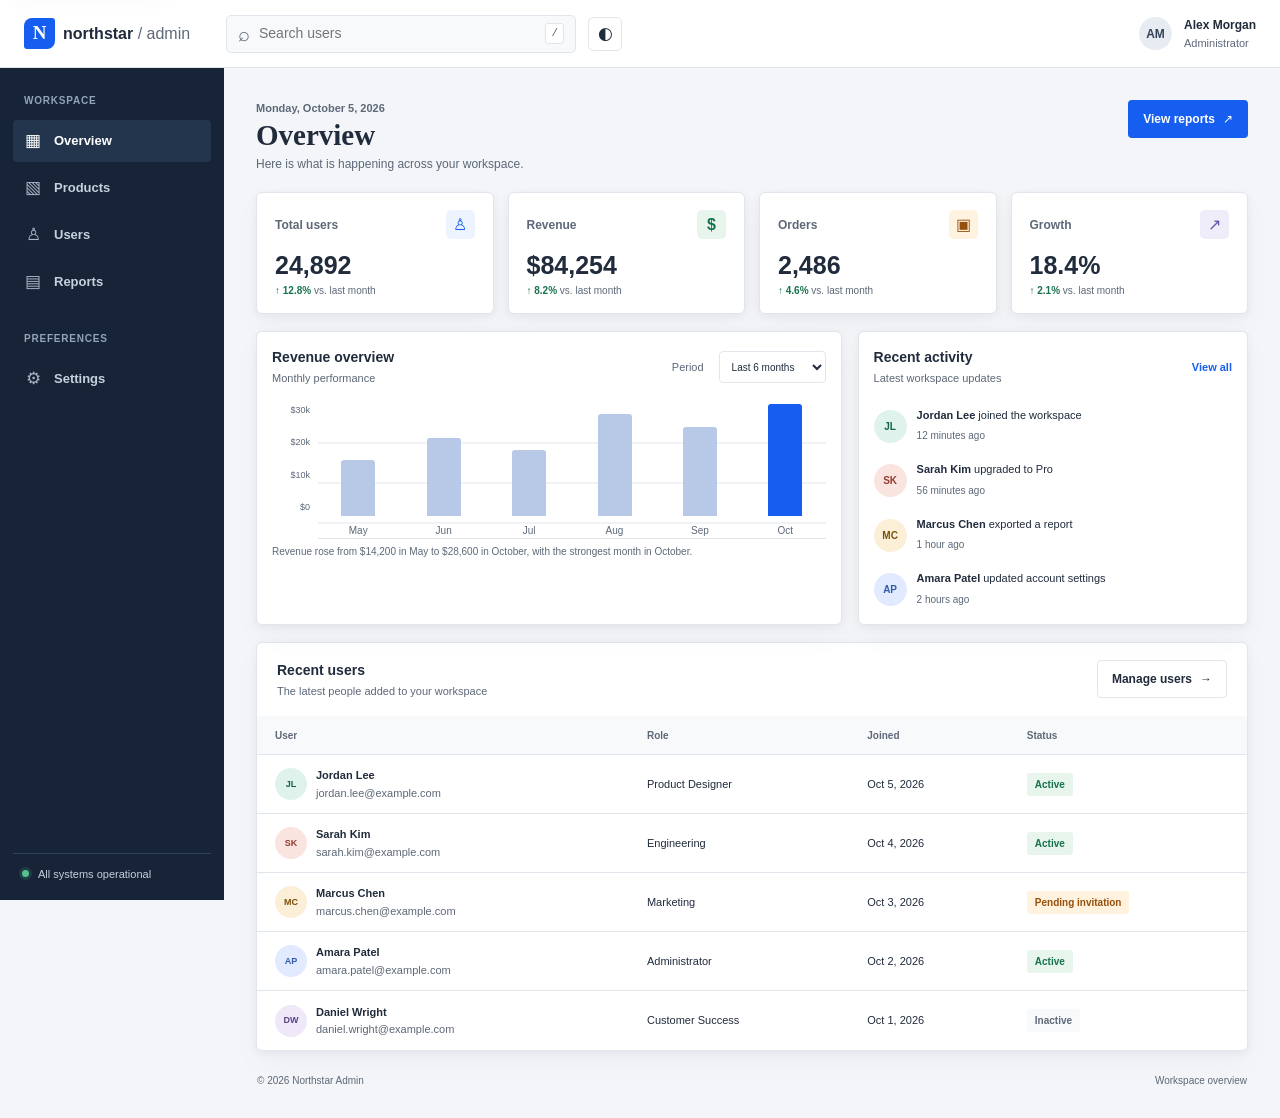
==== commit 4e13623b: "Add Task 05 live product catalog client" ====
--- a/client/index.html
+++ b/client/index.html
@@ -34,6 +34,7 @@
     <nav class="primary-nav" aria-label="Primary navigation">
       <p class="nav-heading">Workspace</p>
       <a class="nav-link is-current" href="index.html" aria-current="page"><span aria-hidden="true">▦</span>Overview</a>
+      <a class="nav-link" href="products.html"><span aria-hidden="true">▧</span>Products</a>
       <a class="nav-link" href="users.html"><span aria-hidden="true">♙</span>Users</a>
       <a class="nav-link" href="reports.html"><span aria-hidden="true">▤</span>Reports</a>
       <p class="nav-heading nav-heading-spaced">Preferences</p>
--- a/client/css/style.css
+++ b/client/css/style.css
@@ -986,3 +986,498 @@
   border-top: 1px solid var(--line);
 }
 
+.catalog-heading {
+  align-items: flex-end;
+}
+
+.catalog-count {
+  padding: 6px 10px;
+  border: 1px solid var(--line);
+  border-radius: var(--radius-md);
+  background: var(--surface);
+  color: var(--muted);
+  font-size: var(--font-size-xs);
+  font-weight: var(--font-weight-semibold);
+}
+
+.catalog-workspace {
+  display: grid;
+  align-items: start;
+  gap: var(--space-6);
+}
+
+.catalog-main {
+  min-width: 0;
+}
+
+.catalog-error {
+  display: flex;
+  align-items: center;
+  justify-content: space-between;
+  gap: var(--space-4);
+  margin-bottom: var(--space-4);
+  padding: var(--space-4);
+  border: 1px solid var(--color-error);
+  border-radius: var(--radius-lg);
+  background: var(--color-error-soft);
+  color: var(--text);
+}
+
+.catalog-error[hidden] {
+  display: none;
+}
+
+.catalog-error strong {
+  font-size: var(--font-size-sm);
+}
+
+.catalog-error p {
+  margin: var(--space-1) 0 0;
+  color: var(--muted);
+  font-size: var(--font-size-xs);
+}
+
+.catalog-toolbar {
+  display: flex;
+  align-items: center;
+  justify-content: space-between;
+  gap: var(--space-3);
+  margin-bottom: var(--space-3);
+}
+
+.catalog-search {
+  display: flex;
+  min-width: 0;
+  min-height: 42px;
+  flex: 1;
+  align-items: center;
+  gap: var(--space-2);
+  padding: 0 var(--space-3);
+  border: 1px solid var(--line);
+  border-radius: var(--radius-md);
+  background: var(--surface);
+  color: var(--muted);
+}
+
+.catalog-search > span:first-child {
+  font-size: var(--font-size-lg);
+}
+
+.catalog-search input {
+  width: 100%;
+  min-width: 0;
+  border: 0;
+  outline: 0;
+  background: transparent;
+  color: var(--text);
+}
+
+.catalog-search input:focus-visible {
+  outline: 0;
+}
+
+.clear-search {
+  width: 28px;
+  height: 28px;
+  flex: 0 0 28px;
+  border: 0;
+  border-radius: 50%;
+  background: var(--surface-soft);
+  color: var(--text);
+  cursor: pointer;
+  font-size: var(--font-size-lg);
+}
+
+.clear-search[hidden] {
+  display: none;
+}
+
+.catalog-sort {
+  display: flex;
+  align-items: center;
+  gap: var(--space-2);
+}
+
+.catalog-sort label {
+  color: var(--muted);
+  font-size: var(--font-size-xs);
+  white-space: nowrap;
+}
+
+.catalog-sort select {
+  min-height: 42px;
+  max-width: 190px;
+  padding: 0 var(--space-2);
+  border: 1px solid var(--line);
+  border-radius: var(--radius-md);
+  background: var(--surface);
+  color: var(--text);
+  font-size: var(--font-size-xs);
+}
+
+.category-list {
+  display: flex;
+  gap: var(--space-2);
+  overflow-x: auto;
+  padding: 2px 2px var(--space-2);
+  overscroll-behavior-inline: contain;
+}
+
+.category-button {
+  min-height: 34px;
+  flex: 0 0 auto;
+  padding: 0 var(--space-3);
+  border: 1px solid var(--line);
+  border-radius: 999px;
+  background: var(--surface);
+  color: var(--muted);
+  cursor: pointer;
+  font-size: var(--font-size-xs);
+  text-transform: capitalize;
+  transition: background-color var(--duration-fast), color var(--duration-fast), border-color var(--duration-fast);
+}
+
+.category-button:hover {
+  border-color: var(--color-brand);
+  color: var(--color-brand);
+}
+
+.category-button.is-active {
+  border-color: var(--color-brand);
+  background: var(--color-brand);
+  color: var(--color-on-brand);
+}
+
+.catalog-feedback {
+  min-height: 20px;
+  margin: var(--space-2) 0;
+  color: var(--muted);
+  font-size: var(--font-size-xs);
+}
+
+.product-grid {
+  display: grid;
+  grid-template-columns: repeat(auto-fill, minmax(min(100%, 220px), 1fr));
+  align-items: stretch;
+  gap: var(--space-4);
+}
+
+.product-card {
+  display: flex;
+  min-width: 0;
+  min-height: 340px;
+  flex-direction: column;
+  overflow: hidden;
+  border: 1px solid var(--line);
+  border-radius: var(--radius-lg);
+  background: var(--surface);
+  box-shadow: var(--shadow);
+}
+
+.product-image-frame {
+  display: grid;
+  height: 172px;
+  flex: 0 0 172px;
+  place-items: center;
+  padding: var(--space-4);
+  border-bottom: 1px solid var(--line);
+  background: var(--surface);
+}
+
+.product-image {
+  width: 100%;
+  height: 100%;
+  object-fit: contain;
+}
+
+.image-unavailable {
+  background: var(--surface-soft);
+}
+
+.image-fallback {
+  color: var(--muted);
+  font-size: var(--font-size-xs);
+}
+
+.product-details {
+  display: flex;
+  flex: 1;
+  flex-direction: column;
+  padding: var(--space-3) var(--space-3) var(--space-2);
+}
+
+.product-category {
+  margin: 0 0 var(--space-1);
+  color: var(--color-brand);
+  font-size: var(--font-size-xs);
+  font-weight: var(--font-weight-semibold);
+  text-transform: capitalize;
+}
+
+.product-title {
+  display: -webkit-box;
+  min-height: 42px;
+  margin: 0;
+  overflow: hidden;
+  color: var(--text);
+  font-size: var(--font-size-sm);
+  font-weight: var(--font-weight-semibold);
+  line-height: var(--line-height-tight);
+  -webkit-box-orient: vertical;
+  -webkit-line-clamp: 2;
+}
+
+.product-rating {
+  display: flex;
+  flex-wrap: wrap;
+  gap: var(--space-2);
+  margin: var(--space-2) 0 0;
+  color: var(--muted);
+  font-size: var(--font-size-xs);
+}
+
+.rating-value {
+  color: var(--color-warning);
+  font-weight: var(--font-weight-semibold);
+}
+
+.product-card-footer {
+  display: flex;
+  align-items: center;
+  justify-content: space-between;
+  gap: var(--space-2);
+  padding: var(--space-3);
+  border-top: 1px solid var(--line);
+}
+
+.product-price {
+  font-size: var(--font-size-base);
+  white-space: nowrap;
+}
+
+.product-add {
+  min-height: 34px;
+  padding-inline: var(--space-2);
+  font-size: var(--font-size-xs);
+}
+
+.catalog-empty {
+  grid-column: 1 / -1;
+  padding: var(--space-8) var(--space-4);
+  border: 1px dashed var(--line);
+  border-radius: var(--radius-lg);
+  text-align: center;
+}
+
+.catalog-empty h2 {
+  margin: 0 0 var(--space-2);
+  font-size: var(--font-size-lg);
+}
+
+.catalog-empty p {
+  margin: 0;
+}
+
+.cart-panel {
+  min-width: 0;
+  padding: var(--space-4);
+  border: 1px solid var(--line);
+  border-radius: var(--radius-lg);
+  background: var(--surface);
+  box-shadow: var(--shadow);
+}
+
+.cart-heading {
+  display: flex;
+  align-items: center;
+  justify-content: space-between;
+  gap: var(--space-3);
+  padding-bottom: var(--space-3);
+  border-bottom: 1px solid var(--line);
+}
+
+.cart-heading h2 {
+  margin: var(--space-1) 0 0;
+  font-size: var(--font-size-base);
+}
+
+.cart-bag {
+  display: grid;
+  width: 36px;
+  height: 36px;
+  place-items: center;
+  border-radius: var(--radius-md);
+  background: var(--color-brand-soft);
+  color: var(--color-brand);
+  font-size: 20px;
+}
+
+.cart-count {
+  display: inline-grid;
+  min-width: 21px;
+  height: 21px;
+  place-items: center;
+  border-radius: 50%;
+  background: var(--color-brand-soft);
+  color: var(--color-brand);
+  font-size: var(--font-size-xs);
+  vertical-align: 1px;
+}
+
+.cart-feedback {
+  min-height: 0;
+  margin: 0;
+  color: var(--color-success);
+  font-size: var(--font-size-xs);
+}
+
+.cart-feedback:not(:empty) {
+  margin-top: var(--space-2);
+}
+
+.cart-items {
+  display: grid;
+  max-height: 470px;
+  gap: var(--space-3);
+  overflow-y: auto;
+  padding-block: var(--space-3);
+}
+
+.cart-empty {
+  margin: var(--space-2) 0;
+  color: var(--muted);
+  font-size: var(--font-size-xs);
+  line-height: var(--line-height-base);
+}
+
+.cart-item {
+  display: grid;
+  grid-template-columns: 54px minmax(0, 1fr);
+  gap: var(--space-2);
+  padding-bottom: var(--space-3);
+  border-bottom: 1px solid var(--line);
+}
+
+.cart-item-image {
+  width: 54px;
+  height: 58px;
+  object-fit: contain;
+}
+
+.cart-item-details {
+  min-width: 0;
+}
+
+.cart-item-title {
+  display: -webkit-box;
+  margin: 0;
+  overflow: hidden;
+  font-size: var(--font-size-xs);
+  line-height: var(--line-height-tight);
+  -webkit-box-orient: vertical;
+  -webkit-line-clamp: 2;
+}
+
+.cart-item-price {
+  margin: var(--space-1) 0;
+  color: var(--muted);
+  font-size: var(--font-size-xs);
+}
+
+.cart-item-controls {
+  display: inline-flex;
+  align-items: center;
+  gap: var(--space-2);
+}
+
+.quantity-button {
+  display: grid;
+  width: 28px;
+  height: 28px;
+  place-items: center;
+  border: 1px solid var(--line);
+  border-radius: var(--radius-sm);
+  background: var(--surface);
+  color: var(--text);
+  cursor: pointer;
+  font-size: var(--font-size-base);
+}
+
+.quantity-value {
+  min-width: 18px;
+  text-align: center;
+  font-size: var(--font-size-xs);
+}
+
+.cart-remove {
+  margin-left: var(--space-2);
+  padding: 4px;
+  border: 0;
+  background: transparent;
+  color: var(--color-error);
+  cursor: pointer;
+  font-size: var(--font-size-xs);
+  text-decoration: underline;
+  text-underline-offset: 2px;
+}
+
+.cart-summary {
+  display: grid;
+  gap: var(--space-2);
+  padding-top: var(--space-3);
+  border-top: 1px solid var(--line);
+  font-size: var(--font-size-xs);
+}
+
+.cart-summary > div {
+  display: flex;
+  justify-content: space-between;
+  gap: var(--space-2);
+}
+
+.cart-total {
+  font-size: var(--font-size-sm);
+}
+
+.cart-note {
+  margin: var(--space-1) 0 0;
+  color: var(--muted);
+  font-size: var(--font-size-xs);
+}
+
+.product-skeleton {
+  gap: var(--space-3);
+  padding: var(--space-3);
+}
+
+.skeleton-image,
+.skeleton-line {
+  display: block;
+  border-radius: var(--radius-sm);
+  background: linear-gradient(90deg, var(--surface-soft), var(--line), var(--surface-soft));
+  background-size: 200% 100%;
+  animation: skeleton-shimmer 1.4s ease-in-out infinite;
+}
+
+.skeleton-image {
+  height: 172px;
+}
+
+.skeleton-line {
+  height: 12px;
+}
+
+.skeleton-short {
+  width: 38%;
+}
+
+.skeleton-price {
+  width: 54%;
+  height: 30px;
+  margin-top: auto;
+}
+
+@keyframes skeleton-shimmer {
+  to { background-position: -200% 0; }
+}
+
--- a/client/css/responsive.css
+++ b/client/css/responsive.css
@@ -211,6 +211,81 @@
   padding: 19px;
 }
 
+.catalog-toolbar {
+  align-items: stretch;
+  flex-direction: column;
+}
+
+.catalog-sort {
+  justify-content: space-between;
+}
+
+.catalog-sort select {
+  max-width: 70%;
+  flex: 1;
+}
+
+.catalog-error {
+  align-items: flex-start;
+  flex-direction: column;
+}
+
+.catalog-workspace {
+  grid-template-columns: minmax(0, 1fr);
+}
+
+.product-grid {
+  grid-template-columns: repeat(2, minmax(0, 1fr));
+  gap: var(--space-2);
+}
+
+.product-card {
+  min-height: 315px;
+}
+
+.product-image-frame {
+  height: 138px;
+  flex-basis: 138px;
+  padding: var(--space-2);
+}
+
+.product-card-footer {
+  align-items: flex-start;
+  flex-direction: column;
+}
+
+.product-add {
+  width: 100%;
+}
+
+.cart-items {
+  max-height: 300px;
+}
+
+@media (max-width: 370px) {
+  .product-grid {
+    grid-template-columns: minmax(0, 1fr);
+  }
+
+  .product-card {
+    min-height: 330px;
+  }
+
+  .product-image-frame {
+    height: 155px;
+    flex-basis: 155px;
+  }
+
+  .product-card-footer {
+    align-items: center;
+    flex-direction: row;
+  }
+
+  .product-add {
+    width: auto;
+  }
+}
+
 @media (min-width: 768px) {
   .topbar {
     height: var(--header-height);
@@ -357,6 +432,47 @@
   .dialog-form {
     padding: var(--space-6);
   }
+
+  .catalog-toolbar {
+    align-items: center;
+    flex-direction: row;
+  }
+
+  .catalog-sort {
+    justify-content: initial;
+  }
+
+  .catalog-sort select {
+    max-width: 190px;
+    flex: initial;
+  }
+
+  .catalog-error {
+    align-items: center;
+    flex-direction: row;
+  }
+
+  .product-grid {
+    grid-template-columns: repeat(2, minmax(0, 1fr));
+  }
+
+  .product-image-frame {
+    height: 160px;
+    flex-basis: 160px;
+  }
+
+  .product-card-footer {
+    align-items: center;
+    flex-direction: row;
+  }
+
+  .product-add {
+    width: auto;
+  }
+
+  .cart-items {
+    max-height: 470px;
+  }
 }
 
 @media (min-width: 1024px) {
@@ -370,6 +486,20 @@
 
   .activity-list {
     grid-template-columns: minmax(0, 1fr);
+  }
+
+  .product-grid {
+    grid-template-columns: repeat(2, minmax(0, 1fr));
+  }
+
+  .catalog-workspace {
+    grid-template-columns: minmax(0, 1fr) 270px;
+  }
+}
+
+@media (min-width: 1280px) {
+  .product-grid {
+    grid-template-columns: repeat(3, minmax(0, 1fr));
   }
 }
 
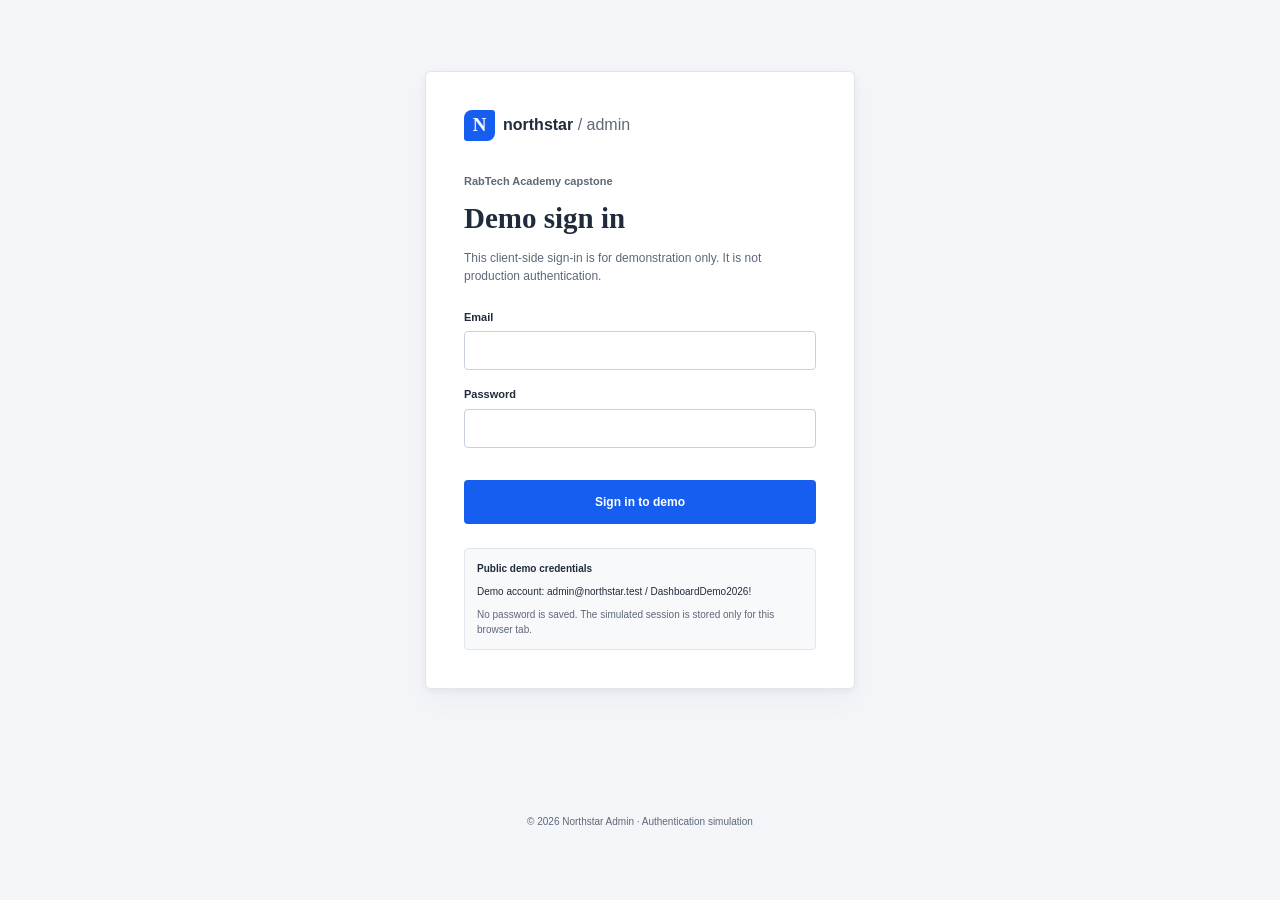
==== commit 70fcb634: "task 6" ====
--- a/client/index.html
+++ b/client/index.html
@@ -8,7 +8,8 @@
   <link rel="stylesheet" href="css/tokens.css">
   <link rel="stylesheet" href="css/style.css">
   <link rel="stylesheet" href="css/responsive.css">
-  <script src="js/app.js" defer></script>
+  <script type="module" src="js/app.js"></script>
+  <script type="module" src="js/dashboard.js"></script>
 </head>
 <body data-page="dashboard">
   <a class="skip-link" href="#main-content">Skip to main content</a>
@@ -35,6 +36,7 @@
       <p class="nav-heading">Workspace</p>
       <a class="nav-link is-current" href="index.html" aria-current="page"><span aria-hidden="true">▦</span>Overview</a>
       <a class="nav-link" href="products.html"><span aria-hidden="true">▧</span>Products</a>
+      <a class="nav-link" href="manage-products.html"><span aria-hidden="true">▣</span>Product management</a>
       <a class="nav-link" href="users.html"><span aria-hidden="true">♙</span>Users</a>
       <a class="nav-link" href="reports.html"><span aria-hidden="true">▤</span>Reports</a>
       <p class="nav-heading nav-heading-spaced">Preferences</p>
@@ -50,45 +52,34 @@
     </header>
 
     <section class="metric-grid" aria-label="Business summary">
-      <article class="metric-card"><h2 class="metric-label"><span>Total users</span><span class="metric-icon metric-blue" aria-hidden="true">♙</span></h2><p class="metric-value">24,892</p><p class="metric-note"><span class="positive">↑ 12.8%</span> <span>vs. last month</span></p></article>
-      <article class="metric-card"><h2 class="metric-label"><span>Revenue</span><span class="metric-icon metric-green" aria-hidden="true">$</span></h2><p class="metric-value">$84,254</p><p class="metric-note"><span class="positive">↑ 8.2%</span> <span>vs. last month</span></p></article>
-      <article class="metric-card"><h2 class="metric-label"><span>Orders</span><span class="metric-icon metric-orange" aria-hidden="true">▣</span></h2><p class="metric-value">2,486</p><p class="metric-note"><span class="positive">↑ 4.6%</span> <span>vs. last month</span></p></article>
-      <article class="metric-card"><h2 class="metric-label"><span>Growth</span><span class="metric-icon metric-violet" aria-hidden="true">↗</span></h2><p class="metric-value">18.4%</p><p class="metric-note"><span class="positive">↑ 2.1%</span> <span>vs. last month</span></p></article>
+      <article class="metric-card"><h2 class="metric-label"><span>Demo users</span><span class="metric-icon metric-blue" aria-hidden="true">♙</span></h2><p class="metric-value" data-analytics-users>Loading</p><p class="metric-note">Browser-local simulated profiles</p></article>
+      <article class="metric-card"><h2 class="metric-label"><span>API catalog</span><span class="metric-icon metric-green" aria-hidden="true">▧</span></h2><p class="metric-value" data-analytics-api-products>Loading</p><p class="metric-note">FakeStoreAPI response count</p></article>
+      <article class="metric-card"><h2 class="metric-label"><span>Local products</span><span class="metric-icon metric-orange" aria-hidden="true">▣</span></h2><p class="metric-value" data-analytics-local-products>0</p><p class="metric-note">Saved in this browser</p></article>
+      <article class="metric-card"><h2 class="metric-label"><span>Cart items</span><span class="metric-icon metric-violet" aria-hidden="true">▱</span></h2><p class="metric-value" data-analytics-cart-items>0</p><p class="metric-note" data-analytics-cart-subtotal>Demo cart, not orders</p></article>
     </section>
 
     <section class="content-grid" aria-label="Workspace activity">
       <article class="panel revenue-panel">
-        <header class="panel-heading"><div><h2>Revenue overview</h2><p class="muted">Monthly performance</p></div><label class="select-label" for="revenue-period">Period</label><select id="revenue-period" class="compact-select"><option>Last 6 months</option><option>Last 12 months</option></select></header>
-        <figure class="chart-figure" aria-labelledby="revenue-caption">
-          <div class="chart-y-axis" aria-hidden="true"><span>$30k</span><span>$20k</span><span>$10k</span><span>$0</span></div>
-          <div class="bar-chart" aria-hidden="true"><div class="bar-column"><span class="bar" style="--bar-height: 42%"></span><span>May</span></div><div class="bar-column"><span class="bar" style="--bar-height: 58%"></span><span>Jun</span></div><div class="bar-column"><span class="bar" style="--bar-height: 49%"></span><span>Jul</span></div><div class="bar-column"><span class="bar" style="--bar-height: 76%"></span><span>Aug</span></div><div class="bar-column"><span class="bar" style="--bar-height: 66%"></span><span>Sep</span></div><div class="bar-column"><span class="bar bar-current" style="--bar-height: 90%"></span><span>Oct</span></div></div>
-          <figcaption id="revenue-caption">Revenue rose from $14,200 in May to $28,600 in October, with the strongest month in October.</figcaption>
+        <header class="panel-heading"><div><h2>Product distribution</h2><p class="muted">Categories from loaded catalog and local records</p></div><a class="text-link" href="products.html">Open catalog</a></header>
+        <figure class="chart-figure category-chart-figure" aria-labelledby="revenue-caption" data-dashboard-category-figure>
+          <div class="category-chart" data-dashboard-category-chart aria-hidden="true"><p class="muted">Loading product data.</p></div>
+          <figcaption id="revenue-caption" data-dashboard-category-caption>Distribution reflects catalog records only, not sales.</figcaption>
         </figure>
       </article>
       <article class="panel activity-panel"><header class="panel-heading"><div><h2>Recent activity</h2><p class="muted">Latest workspace updates</p></div><a class="text-link" href="reports.html">View all</a></header>
-        <ol class="activity-list">
-          <li><span class="activity-avatar avatar-teal" aria-hidden="true">JL</span><div><p><strong>Jordan Lee</strong> joined the workspace</p><time datetime="2026-10-05T10:42">12 minutes ago</time></div></li>
-          <li><span class="activity-avatar avatar-coral" aria-hidden="true">SK</span><div><p><strong>Sarah Kim</strong> upgraded to Pro</p><time datetime="2026-10-05T09:58">56 minutes ago</time></div></li>
-          <li><span class="activity-avatar avatar-gold" aria-hidden="true">MC</span><div><p><strong>Marcus Chen</strong> exported a report</p><time datetime="2026-10-05T09:21">1 hour ago</time></div></li>
-          <li><span class="activity-avatar avatar-blue" aria-hidden="true">AP</span><div><p><strong>Amara Patel</strong> updated account settings</p><time datetime="2026-10-05T08:47">2 hours ago</time></div></li>
-        </ol>
+        <ol class="activity-list" data-dashboard-activity><li><p class="muted">Loading recent local activity.</p></li></ol>
       </article>
     </section>
 
     <section class="panel table-panel" aria-labelledby="recent-users-heading">
       <header class="panel-heading"><div><h2 id="recent-users-heading">Recent users</h2><p class="muted">The latest people added to your workspace</p></div><a class="button button-secondary" href="users.html">Manage users <span aria-hidden="true">→</span></a></header>
-      <div class="table-scroll" role="region" aria-label="Recent users table" tabindex="0"><table class="data-table"><caption class="visually-hidden">Five recently added workspace users and their account status</caption>
+      <div class="table-scroll" role="region" aria-label="Recent users table" tabindex="0"><table class="data-table"><caption class="visually-hidden">Recently added local demo users and their account status</caption>
         <thead><tr><th scope="col">User</th><th scope="col">Role</th><th scope="col">Joined</th><th scope="col">Status</th></tr></thead>
-        <tbody>
-          <tr><td><span class="table-person"><span class="small-avatar avatar-teal" aria-hidden="true">JL</span><span><strong>Jordan Lee</strong><small>jordan.lee@example.com</small></span></span></td><td>Product Designer</td><td>Oct 5, 2026</td><td><span class="status-pill status-active">Active</span></td></tr>
-          <tr><td><span class="table-person"><span class="small-avatar avatar-coral" aria-hidden="true">SK</span><span><strong>Sarah Kim</strong><small>sarah.kim@example.com</small></span></span></td><td>Engineering</td><td>Oct 4, 2026</td><td><span class="status-pill status-active">Active</span></td></tr>
-          <tr><td><span class="table-person"><span class="small-avatar avatar-gold" aria-hidden="true">MC</span><span><strong>Marcus Chen</strong><small>marcus.chen@example.com</small></span></span></td><td>Marketing</td><td>Oct 3, 2026</td><td><span class="status-pill status-pending">Pending invitation</span></td></tr>
-          <tr><td><span class="table-person"><span class="small-avatar avatar-blue" aria-hidden="true">AP</span><span><strong>Amara Patel</strong><small>amara.patel@example.com</small></span></span></td><td>Administrator</td><td>Oct 2, 2026</td><td><span class="status-pill status-active">Active</span></td></tr>
-          <tr><td><span class="table-person"><span class="small-avatar avatar-violet" aria-hidden="true">DW</span><span><strong>Daniel Wright</strong><small>daniel.wright@example.com</small></span></span></td><td>Customer Success</td><td>Oct 1, 2026</td><td><span class="status-pill status-inactive">Inactive</span></td></tr>
-        </tbody>
+        <tbody data-dashboard-users><tr><td colspan="4">Loading browser-local demo users.</td></tr></tbody>
       </table></div>
     </section>
     <footer class="site-footer"><span>© 2026 Northstar Admin</span><span>Workspace overview</span></footer>
   </main>
+  <script src="js/auth.js"></script>
 </body>
 </html>
--- a/client/css/style.css
+++ b/client/css/style.css
@@ -526,6 +526,28 @@
 
 .bar-current {
   background: var(--blue);
+}
+
+.category-chart-figure {
+  grid-template-columns: minmax(0, 1fr);
+  grid-template-rows: 155px auto;
+}
+
+.category-chart {
+  min-width: 0;
+  height: 155px;
+}
+
+.category-chart .bar-chart {
+  height: 100%;
+  grid-template-columns: repeat(6, minmax(0, 1fr));
+}
+
+.category-chart .bar-column > span:last-child {
+  max-width: 100%;
+  overflow: hidden;
+  text-overflow: ellipsis;
+  white-space: nowrap;
 }
 
 .chart-figure figcaption {
@@ -986,6 +1008,102 @@
   border-top: 1px solid var(--line);
 }
 
+.login-page {
+  display: grid;
+  min-height: 100vh;
+  place-items: center;
+  padding: var(--space-6);
+  background: var(--page);
+}
+
+.login-panel {
+  width: min(100%, 430px);
+  padding: clamp(22px, 5vw, 38px);
+  border: 1px solid var(--line);
+  border-radius: var(--radius-lg);
+  background: var(--surface);
+  box-shadow: var(--shadow);
+}
+
+.login-brand {
+  margin-bottom: var(--space-8);
+}
+
+.login-kicker {
+  margin: 0 0 var(--space-2);
+}
+
+.login-panel h1 {
+  margin: 0 0 var(--space-2);
+  font-family: var(--font-family-display);
+  font-size: var(--font-size-display);
+  font-weight: 600;
+}
+
+.login-form {
+  display: grid;
+  gap: var(--space-4);
+  margin-top: var(--space-6);
+}
+
+.login-feedback {
+  min-height: 0;
+  margin: 0;
+  color: var(--color-error);
+  font-size: var(--font-size-xs);
+}
+
+.login-submit {
+  width: 100%;
+  min-height: 44px;
+}
+
+.demo-notice {
+  margin-top: var(--space-6);
+  padding: var(--space-3);
+  border: 1px solid var(--line);
+  border-radius: var(--radius-md);
+  background: var(--surface-soft);
+}
+
+.demo-notice strong,
+.demo-notice p,
+.demo-notice small {
+  display: block;
+  margin: 0;
+}
+
+.demo-notice strong {
+  font-size: var(--font-size-xs);
+}
+
+.demo-notice p {
+  margin-top: var(--space-2);
+  color: var(--text);
+  font-size: var(--font-size-xs);
+  overflow-wrap: anywhere;
+}
+
+.demo-notice small {
+  margin-top: var(--space-2);
+  color: var(--muted);
+  font-size: var(--font-size-xs);
+}
+
+.login-footer {
+  position: fixed;
+  inset: auto 0 var(--space-3);
+  color: var(--muted);
+  font-size: var(--font-size-xs);
+  text-align: center;
+}
+
+.logout-button {
+  min-height: 32px;
+  padding-inline: var(--space-2);
+  font-size: var(--font-size-xs);
+}
+
 .catalog-heading {
   align-items: flex-end;
 }
@@ -1477,6 +1595,55 @@
   margin-top: auto;
 }
 
+.product-source {
+  display: inline-flex;
+  width: fit-content;
+  align-items: center;
+  margin-top: var(--space-1);
+  padding: 2px 6px;
+  border-radius: var(--radius-sm);
+  font-size: 9px;
+  font-weight: var(--font-weight-semibold);
+}
+
+.source-api {
+  background: var(--blue-soft);
+  color: var(--blue);
+}
+
+.source-local {
+  background: var(--orange-soft);
+  color: var(--orange);
+}
+
+.managed-toolbar {
+  display: flex;
+  align-items: center;
+  gap: var(--space-2);
+}
+
+.managed-toolbar .search-field {
+  width: min(270px, 34vw);
+}
+
+.managed-thumb {
+  width: 42px;
+  height: 42px;
+  object-fit: contain;
+}
+
+.dialog-form textarea {
+  width: 100%;
+  min-height: 96px;
+  padding: var(--space-2) var(--space-3);
+  resize: vertical;
+  border: 1px solid var(--color-input-border);
+  border-radius: var(--radius-md);
+  background: var(--surface);
+  color: var(--text);
+  font: inherit;
+}
+
 @keyframes skeleton-shimmer {
   to { background-position: -200% 0; }
 }
--- a/client/css/responsive.css
+++ b/client/css/responsive.css
@@ -1,6 +1,10 @@
 /* Mobile-first page layout: the content column and menu remain usable at 320px. */
 html {
   overflow-x: clip;
+}
+
+html:not([data-authenticated="true"]) body:not([data-page="login"]) {
+  visibility: hidden;
 }
 
 .topbar {
@@ -211,6 +215,24 @@
   padding: 19px;
 }
 
+.managed-toolbar {
+  align-items: stretch;
+  flex-direction: column;
+}
+
+.managed-toolbar .search-field {
+  width: 100%;
+}
+
+.login-page {
+  padding: var(--space-4);
+}
+
+.login-footer {
+  position: static;
+  margin-top: var(--space-4);
+}
+
 .catalog-toolbar {
   align-items: stretch;
   flex-direction: column;
@@ -431,6 +453,15 @@
 
   .dialog-form {
     padding: var(--space-6);
+  }
+
+  .managed-toolbar {
+    align-items: center;
+    flex-direction: row;
+  }
+
+  .managed-toolbar .search-field {
+    width: min(270px, 34vw);
   }
 
   .catalog-toolbar {
